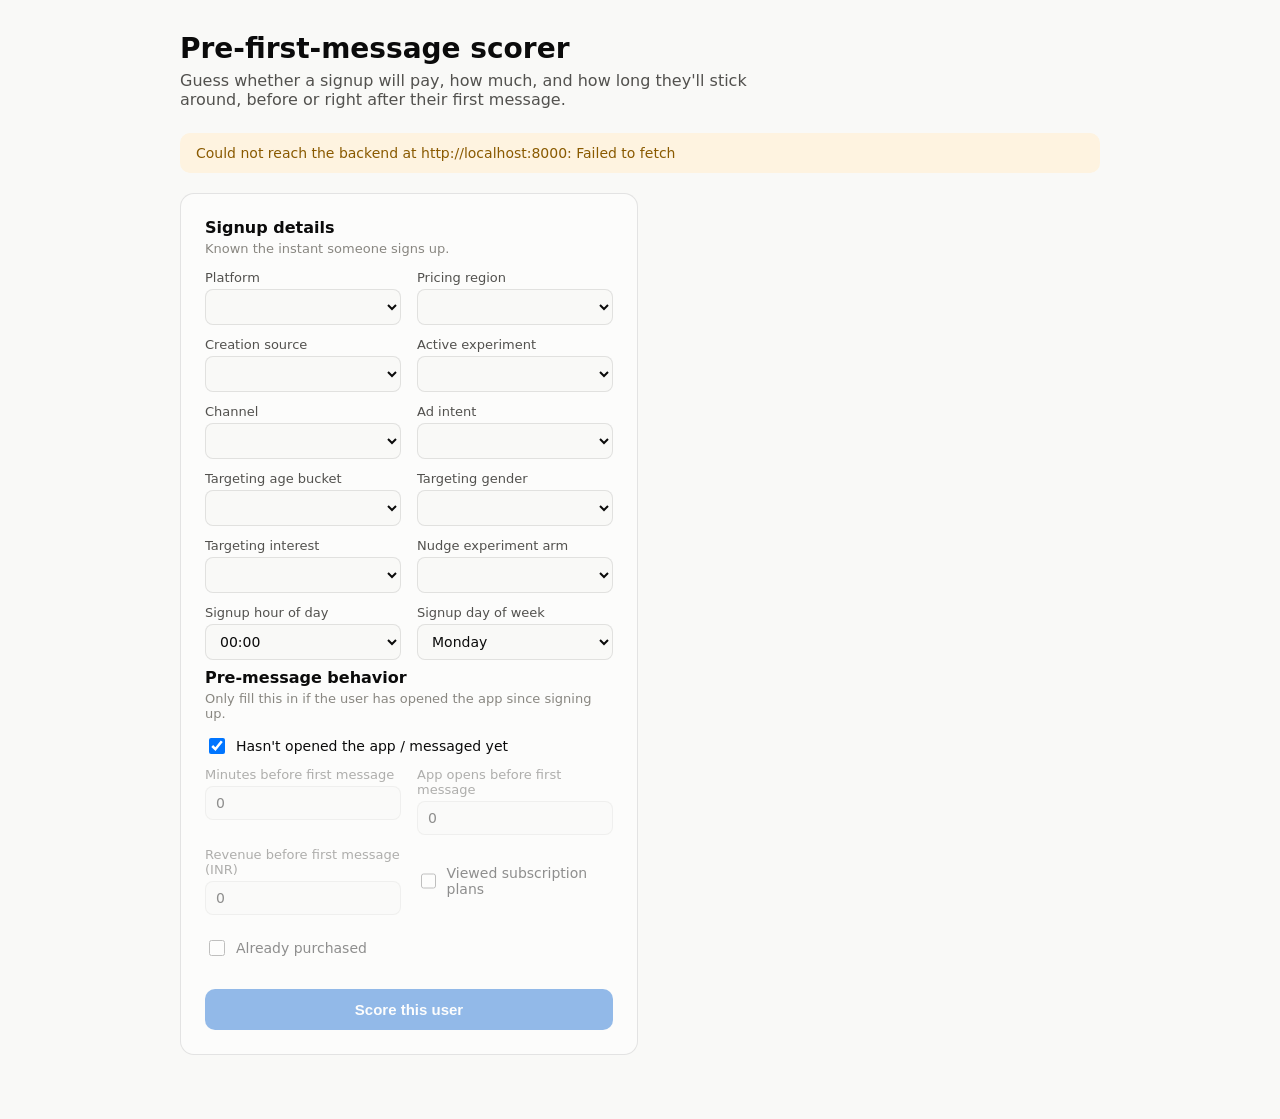
==== frontend/index.html @ 7fe1dc68 "Add backend and frontend for the pre-first-message scorer FastAPI service wraps IraPreFirstMessageSc" ====
<!DOCTYPE html>
<html lang="en">
<head>
<meta charset="UTF-8">
<meta name="viewport" content="width=device-width, initial-scale=1.0">
<title>Rumik Pre-First-Message Scorer</title>
<link rel="stylesheet" href="style.css">
</head>
<body>
<div class="page">

  <header class="page-header">
    <h1>Pre-first-message scorer</h1>
    <p class="subtitle">Guess whether a signup will pay, how much, and how long they'll stick around, before or right after their first message.</p>
  </header>

  <div id="model-banner" class="banner banner-warning" hidden></div>

  <div class="layout">
    <form id="score-form" class="card">
      <h2>Signup details</h2>
      <p class="hint">Known the instant someone signs up.</p>

      <div class="grid">
        <label>Platform
          <select name="platform" required></select>
        </label>
        <label>Pricing region
          <select name="pricing_region_at_signup" required></select>
        </label>
        <label>Creation source
          <select name="creation_source" required></select>
        </label>
        <label>Active experiment
          <select name="active_experiment" required></select>
        </label>
        <label>Channel
          <select name="channel" required></select>
        </label>
        <label>Ad intent
          <select name="ad_intent" required></select>
        </label>
        <label>Targeting age bucket
          <select name="targeting_age_bucket" required></select>
        </label>
        <label>Targeting gender
          <select name="targeting_gender" required></select>
        </label>
        <label>Targeting interest
          <select name="targeting_interest" required></select>
        </label>
        <label>Nudge experiment arm
          <select name="nudge_experiment_arm" required></select>
        </label>
        <label>Signup hour of day
          <select name="signup_hour_of_day" required></select>
        </label>
        <label>Signup day of week
          <select name="signup_day_of_week" required>
            <option value="0">Monday</option>
            <option value="1">Tuesday</option>
            <option value="2">Wednesday</option>
            <option value="3">Thursday</option>
            <option value="4">Friday</option>
            <option value="5">Saturday</option>
            <option value="6">Sunday</option>
          </select>
        </label>
      </div>

      <h2>Pre-message behavior</h2>
      <p class="hint">Only fill this in if the user has opened the app since signing up.</p>

      <label class="checkbox-row">
        <input type="checkbox" name="never_activated" checked>
        Hasn't opened the app / messaged yet
      </label>

      <div class="grid" id="behavior-fields" disabled>
        <label>Minutes before first message
          <input type="number" name="browse_to_chat_latency_minutes" min="0" value="0">
        </label>
        <label>App opens before first message
          <input type="number" name="n_app_opens_pre_message" min="0" step="1" value="0">
        </label>
        <label>Revenue before first message (INR)
          <input type="number" name="pre_message_revenue" min="0" value="0">
        </label>
        <label class="checkbox-row">
          <input type="checkbox" name="saw_plans_pre_message">
          Viewed subscription plans
        </label>
        <label class="checkbox-row">
          <input type="checkbox" name="purchased_pre_message">
          Already purchased
        </label>
      </div>

      <button type="submit" id="submit-btn">Score this user</button>
      <p id="form-error" class="error" hidden></p>
    </form>

    <div class="card results" id="results" hidden>
      <h2>Prediction</h2>

      <div class="meter-block">
        <div class="meter-label">
          <span>Probability they pay</span>
          <span id="payer-probability-value" class="meter-value">-</span>
        </div>
        <div class="meter-track">
          <div class="meter-fill" id="payer-probability-fill"></div>
        </div>
      </div>

      <div class="stat-row">
        <div class="stat-tile">
          <div class="stat-label">Predicted spend in 30 days</div>
          <div class="stat-value" id="ltv-value">-</div>
        </div>
        <div class="stat-tile">
          <div class="stat-label">Signal weight used</div>
          <div class="stat-value" id="signal-weight-value">-</div>
        </div>
      </div>

      <h3>Retention probability</h3>
      <div class="bars" id="retention-bars"></div>
      <div class="bar-labels" id="retention-day-labels"></div>
    </div>
  </div>

</div>
<script src="script.js"></script>
</body>
</html>
---- frontend/style.css ----
:root {
  --surface-1: #fcfcfb;
  --page: #f9f9f7;
  --text-primary: #0b0b0b;
  --text-secondary: #52514e;
  --text-muted: #898781;
  --gridline: #e1e0d9;
  --baseline: #c3c2b7;
  --border: rgba(11, 11, 11, 0.10);
  --series-1: #2a78d6;
  --series-1-track: #b7d3f6;
  --good: #0ca30c;
  --warning-bg: #fef3e0;
  --warning-text: #8a5a00;
}

@media (prefers-color-scheme: dark) {
  :root {
    --surface-1: #1a1a19;
    --page: #0d0d0d;
    --text-primary: #ffffff;
    --text-secondary: #c3c2b7;
    --text-muted: #898781;
    --gridline: #2c2c2a;
    --baseline: #383835;
    --border: rgba(255, 255, 255, 0.10);
    --series-1: #3987e5;
    --series-1-track: rgba(57, 135, 229, 0.22);
    --good: #0ca30c;
    --warning-bg: #3a2c0d;
    --warning-text: #f0b429;
  }
}

* { box-sizing: border-box; }

body {
  margin: 0;
  font-family: system-ui, -apple-system, "Segoe UI", sans-serif;
  background: var(--page);
  color: var(--text-primary);
}

.page {
  max-width: 960px;
  margin: 0 auto;
  padding: 32px 20px 64px;
}

.page-header h1 {
  font-size: 28px;
  margin: 0 0 6px;
}

.subtitle {
  color: var(--text-secondary);
  margin: 0 0 24px;
  max-width: 60ch;
}

.banner {
  border-radius: 10px;
  padding: 12px 16px;
  margin-bottom: 20px;
  font-size: 14px;
}

.banner-warning {
  background: var(--warning-bg);
  color: var(--warning-text);
}

.layout {
  display: grid;
  grid-template-columns: 1fr 1fr;
  gap: 20px;
  align-items: start;
}

@media (max-width: 800px) {
  .layout { grid-template-columns: 1fr; }
}

.card {
  background: var(--surface-1);
  border: 1px solid var(--border);
  border-radius: 14px;
  padding: 24px;
}

.card h2 {
  font-size: 16px;
  margin: 0 0 4px;
}

.card h3 {
  font-size: 14px;
  color: var(--text-secondary);
  margin: 20px 0 10px;
}

.hint {
  color: var(--text-muted);
  font-size: 13px;
  margin: 0 0 14px;
}

.grid {
  display: grid;
  grid-template-columns: 1fr 1fr;
  gap: 12px 16px;
  margin-bottom: 8px;
}

.grid[disabled] {
  opacity: 0.45;
  pointer-events: none;
}

label {
  display: flex;
  flex-direction: column;
  gap: 4px;
  font-size: 13px;
  color: var(--text-secondary);
}

.checkbox-row {
  flex-direction: row;
  align-items: center;
  gap: 8px;
  font-size: 14px;
  color: var(--text-primary);
  margin: 10px 0;
}

select, input[type="number"] {
  font: inherit;
  font-size: 14px;
  padding: 8px 10px;
  border-radius: 8px;
  border: 1px solid var(--border);
  background: var(--page);
  color: var(--text-primary);
}

input[type="checkbox"] {
  width: 16px;
  height: 16px;
}

#submit-btn {
  margin-top: 12px;
  width: 100%;
  padding: 12px;
  border: none;
  border-radius: 10px;
  background: var(--series-1);
  color: white;
  font-size: 15px;
  font-weight: 600;
  cursor: pointer;
}

#submit-btn:disabled {
  opacity: 0.5;
  cursor: not-allowed;
}

.error {
  color: #d03b3b;
  font-size: 13px;
  margin-top: 10px;
}

/* Results */

.meter-block {
  margin: 18px 0 22px;
}

.meter-label {
  display: flex;
  justify-content: space-between;
  align-items: baseline;
  margin-bottom: 8px;
  font-size: 14px;
  color: var(--text-secondary);
}

.meter-value {
  font-size: 22px;
  font-weight: 600;
  color: var(--text-primary);
}

.meter-track {
  height: 14px;
  border-radius: 7px;
  background: var(--series-1-track);
  overflow: hidden;
}

.meter-fill {
  height: 100%;
  width: 0%;
  background: var(--series-1);
  border-radius: 7px;
  transition: width 0.4s ease;
}

.stat-row {
  display: grid;
  grid-template-columns: 1fr 1fr;
  gap: 12px;
  margin-bottom: 8px;
}

.stat-tile {
  border: 1px solid var(--border);
  border-radius: 10px;
  padding: 12px 14px;
}

.stat-label {
  font-size: 12px;
  color: var(--text-muted);
  margin-bottom: 4px;
}

.stat-value {
  font-size: 20px;
  font-weight: 600;
}

.bars {
  display: flex;
  align-items: flex-end;
  gap: 20px;
  height: 160px;
  padding-top: 24px;
  border-bottom: 1px solid var(--baseline);
}

.bar-col {
  display: flex;
  flex-direction: column;
  align-items: center;
  justify-content: flex-end;
  flex: 1;
  height: 100%;
  position: relative;
}

.bar-value {
  font-size: 12px;
  color: var(--text-secondary);
  margin-bottom: 6px;
  white-space: nowrap;
}

.bar-shape {
  width: 22px;
  max-width: 24px;
  background: var(--series-1);
  border-radius: 4px 4px 0 0;
}

.bar-labels {
  display: flex;
  gap: 20px;
  margin-top: 8px;
}

.bar-day-label {
  font-size: 12px;
  color: var(--text-muted);
}
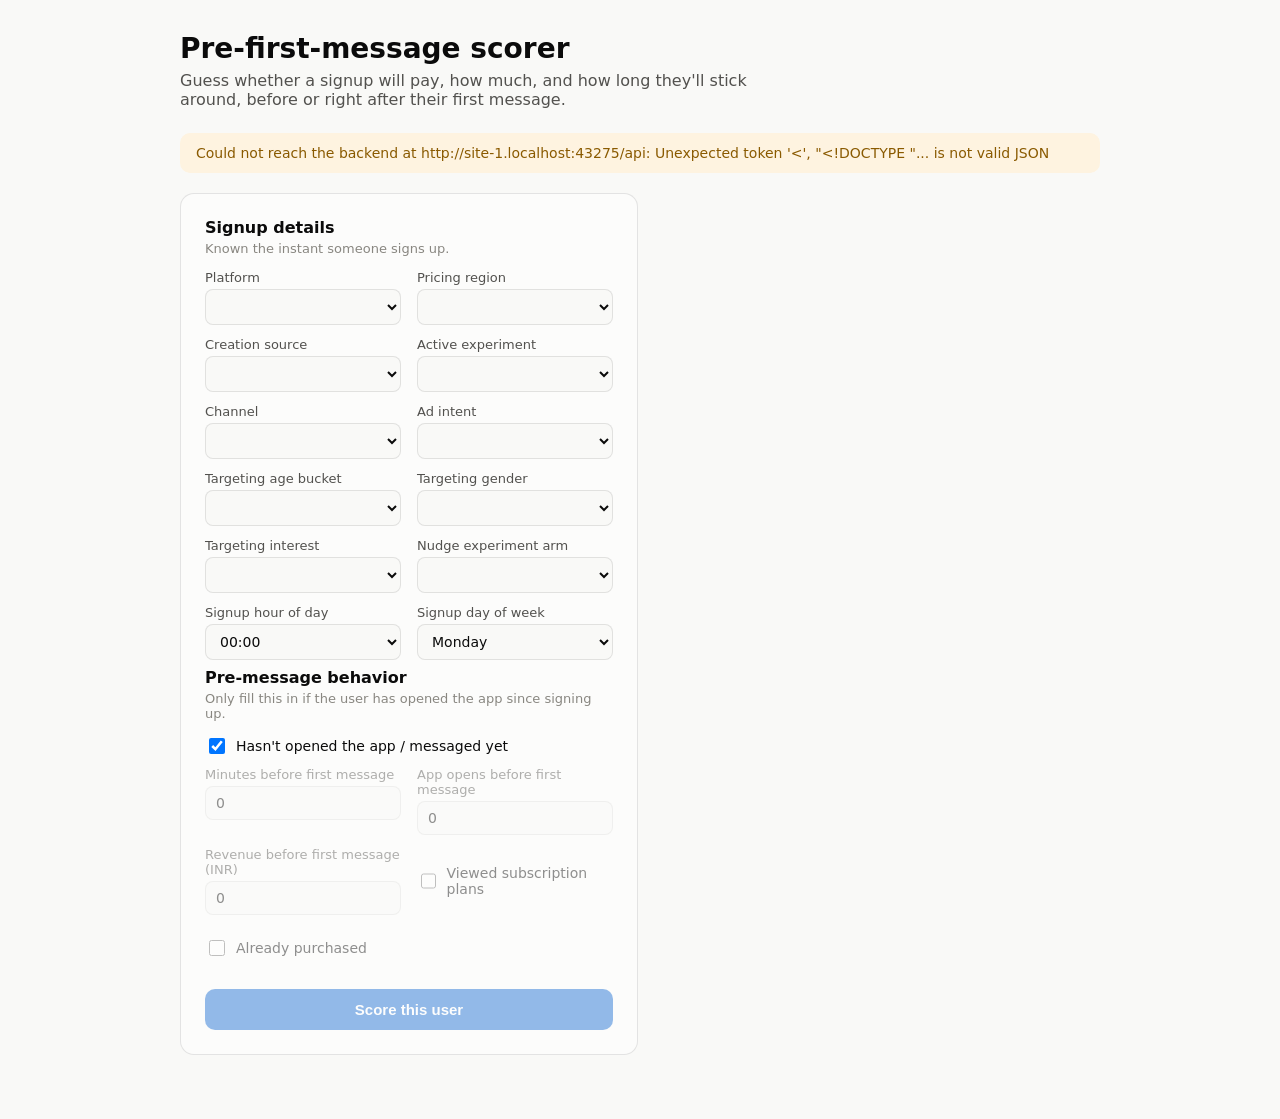
==== commit c74ea767: "Wire the app for this environment's port/proxy convention, add a standalone training script Backend " ====
--- a/frontend/index.html
+++ b/frontend/index.html
@@ -131,6 +131,7 @@
   </div>
 
 </div>
+<script src="env-config.js"></script>
 <script src="script.js"></script>
 </body>
 </html>
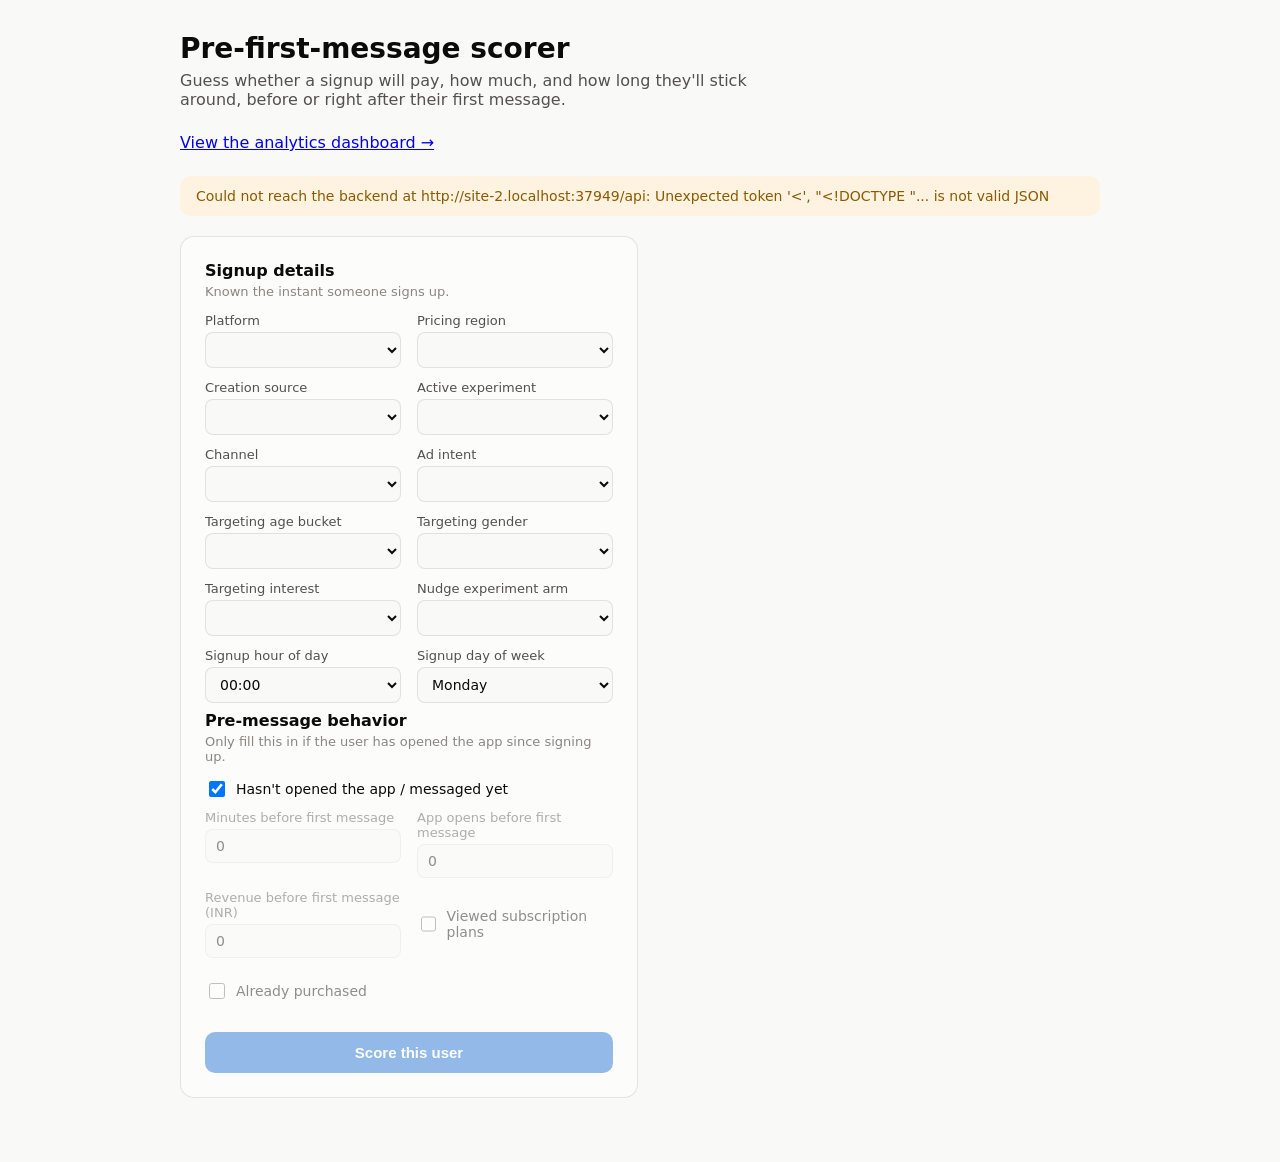
==== commit 05aac653: "Add analytics dashboard with a live scorer widget frontend/dashboard.html is the uploaded IRA analyt" ====
--- a/frontend/index.html
+++ b/frontend/index.html
@@ -12,6 +12,7 @@
   <header class="page-header">
     <h1>Pre-first-message scorer</h1>
     <p class="subtitle">Guess whether a signup will pay, how much, and how long they'll stick around, before or right after their first message.</p>
+    <p class="subtitle"><a href="dashboard.html">View the analytics dashboard &rarr;</a></p>
   </header>
 
   <div id="model-banner" class="banner banner-warning" hidden></div>
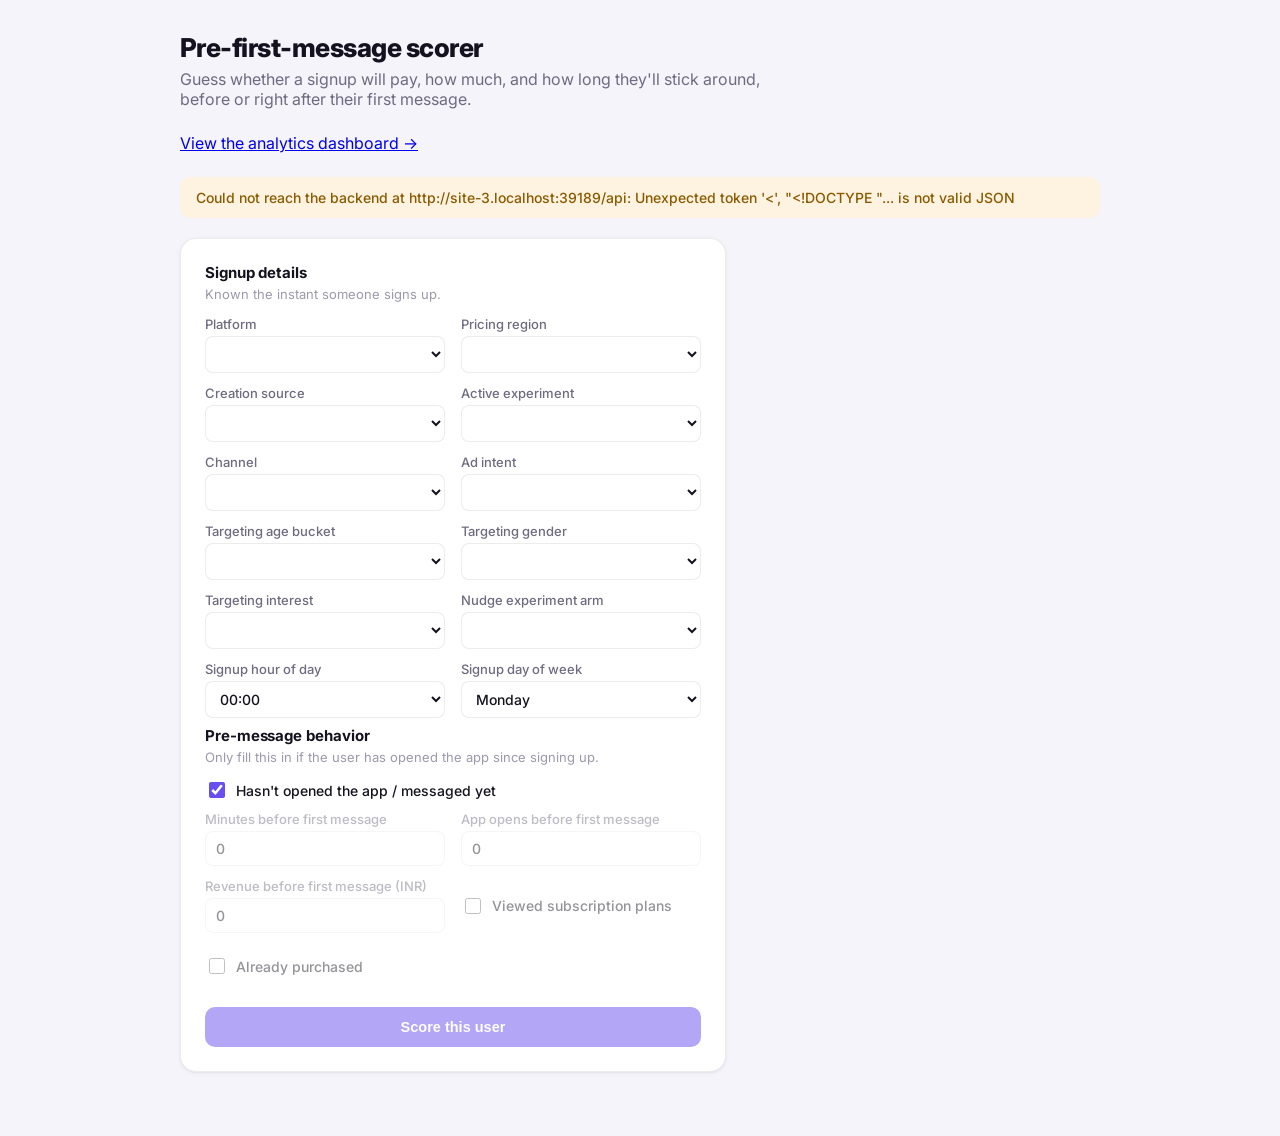
==== commit df839884: "Restyle frontend with a Mixpanel-inspired aesthetic Inter typeface, a violet brand accent, soft card" ====
--- a/frontend/index.html
+++ b/frontend/index.html
@@ -4,6 +4,9 @@
 <meta charset="UTF-8">
 <meta name="viewport" content="width=device-width, initial-scale=1.0">
 <title>Rumik Pre-First-Message Scorer</title>
+<link rel="preconnect" href="https://fonts.googleapis.com">
+<link rel="preconnect" href="https://fonts.gstatic.com" crossorigin>
+<link href="https://fonts.googleapis.com/css2?family=Inter:wght@400;500;600;700;800&display=swap" rel="stylesheet">
 <link rel="stylesheet" href="style.css">
 </head>
 <body>
--- a/frontend/style.css
+++ b/frontend/style.css
@@ -1,34 +1,44 @@
 :root {
-  --surface-1: #fcfcfb;
-  --page: #f9f9f7;
-  --text-primary: #0b0b0b;
-  --text-secondary: #52514e;
-  --text-muted: #898781;
-  --gridline: #e1e0d9;
-  --baseline: #c3c2b7;
-  --border: rgba(11, 11, 11, 0.10);
-  --series-1: #2a78d6;
-  --series-1-track: #b7d3f6;
+  --surface-1: #ffffff;
+  --page: #f5f4fa;
+  --text-primary: #15121f;
+  --text-secondary: #6e6b80;
+  --text-muted: #9c99ac;
+  --gridline: #eae7f3;
+  --baseline: #d8d4e8;
+  --border: rgba(21, 18, 31, 0.08);
+  --series-1: #6a4ff0;
+  --series-1-hover: #5a3fe0;
+  --series-1-ink: #4a3aa7;
+  --series-1-track: #e7dffc;
   --good: #0ca30c;
   --warning-bg: #fef3e0;
   --warning-text: #8a5a00;
+  --shadow-sm: 0 1px 2px rgba(21, 18, 31, 0.05), 0 1px 6px rgba(21, 18, 31, 0.04);
+  --shadow-md: 0 2px 6px rgba(21, 18, 31, 0.06), 0 8px 24px rgba(21, 18, 31, 0.08);
+  --radius: 16px;
+  --radius-sm: 10px;
 }
 
 @media (prefers-color-scheme: dark) {
   :root {
-    --surface-1: #1a1a19;
-    --page: #0d0d0d;
+    --surface-1: #1b1726;
+    --page: #100d1a;
     --text-primary: #ffffff;
-    --text-secondary: #c3c2b7;
-    --text-muted: #898781;
-    --gridline: #2c2c2a;
-    --baseline: #383835;
+    --text-secondary: #c3c0d6;
+    --text-muted: #8b87a0;
+    --gridline: #2e2a40;
+    --baseline: #3a3550;
     --border: rgba(255, 255, 255, 0.10);
-    --series-1: #3987e5;
-    --series-1-track: rgba(57, 135, 229, 0.22);
-    --good: #0ca30c;
+    --series-1: #8f76ff;
+    --series-1-hover: #a390ff;
+    --series-1-ink: #c3b6ff;
+    --series-1-track: rgba(143, 118, 255, 0.22);
+    --good: #23c623;
     --warning-bg: #3a2c0d;
     --warning-text: #f0b429;
+    --shadow-sm: 0 1px 2px rgba(0, 0, 0, 0.3), 0 1px 6px rgba(0, 0, 0, 0.25);
+    --shadow-md: 0 2px 6px rgba(0, 0, 0, 0.35), 0 8px 24px rgba(0, 0, 0, 0.35);
   }
 }
 
@@ -36,9 +46,10 @@
 
 body {
   margin: 0;
-  font-family: system-ui, -apple-system, "Segoe UI", sans-serif;
+  font-family: 'Inter', system-ui, -apple-system, "Segoe UI", sans-serif;
   background: var(--page);
   color: var(--text-primary);
+  -webkit-font-smoothing: antialiased;
 }
 
 .page {
@@ -48,7 +59,9 @@
 }
 
 .page-header h1 {
-  font-size: 28px;
+  font-size: 26px;
+  font-weight: 800;
+  letter-spacing: -0.02em;
   margin: 0 0 6px;
 }
 
@@ -59,10 +72,11 @@
 }
 
 .banner {
-  border-radius: 10px;
+  border-radius: var(--radius-sm);
   padding: 12px 16px;
   margin-bottom: 20px;
   font-size: 14px;
+  font-weight: 500;
 }
 
 .banner-warning {
@@ -84,12 +98,15 @@
 .card {
   background: var(--surface-1);
   border: 1px solid var(--border);
-  border-radius: 14px;
+  border-radius: var(--radius);
   padding: 24px;
+  box-shadow: var(--shadow-sm);
 }
 
 .card h2 {
-  font-size: 16px;
+  font-size: 15px;
+  font-weight: 700;
+  letter-spacing: -0.005em;
   margin: 0 0 4px;
 }
 
@@ -122,6 +139,7 @@
   flex-direction: column;
   gap: 4px;
   font-size: 13px;
+  font-weight: 500;
   color: var(--text-secondary);
 }
 
@@ -140,13 +158,21 @@
   padding: 8px 10px;
   border-radius: 8px;
   border: 1px solid var(--border);
-  background: var(--page);
+  background: var(--surface-1);
   color: var(--text-primary);
+  transition: border-color 0.15s ease, box-shadow 0.15s ease;
+}
+
+select:focus, input[type="number"]:focus {
+  outline: none;
+  border-color: var(--series-1);
+  box-shadow: 0 0 0 3px var(--series-1-track);
 }
 
 input[type="checkbox"] {
   width: 16px;
   height: 16px;
+  accent-color: var(--series-1);
 }
 
 #submit-btn {
@@ -154,12 +180,21 @@
   width: 100%;
   padding: 12px;
   border: none;
-  border-radius: 10px;
+  border-radius: var(--radius-sm);
   background: var(--series-1);
   color: white;
-  font-size: 15px;
-  font-weight: 600;
+  font-size: 14.5px;
+  font-weight: 700;
   cursor: pointer;
+  transition: background 0.15s ease, transform 0.1s ease;
+}
+
+#submit-btn:hover:not(:disabled) {
+  background: var(--series-1-hover);
+}
+
+#submit-btn:active:not(:disabled) {
+  transform: scale(0.99);
 }
 
 #submit-btn:disabled {
@@ -171,6 +206,7 @@
   color: #d03b3b;
   font-size: 13px;
   margin-top: 10px;
+  font-weight: 500;
 }
 
 /* Results */
@@ -190,12 +226,13 @@
 
 .meter-value {
   font-size: 22px;
-  font-weight: 600;
+  font-weight: 800;
   color: var(--text-primary);
+  font-variant-numeric: tabular-nums;
 }
 
 .meter-track {
-  height: 14px;
+  height: 12px;
   border-radius: 7px;
   background: var(--series-1-track);
   overflow: hidden;
@@ -204,9 +241,9 @@
 .meter-fill {
   height: 100%;
   width: 0%;
-  background: var(--series-1);
+  background: linear-gradient(90deg, var(--series-1-ink), var(--series-1));
   border-radius: 7px;
-  transition: width 0.4s ease;
+  transition: width 0.4s cubic-bezier(.4,0,.2,1);
 }
 
 .stat-row {
@@ -218,19 +255,24 @@
 
 .stat-tile {
   border: 1px solid var(--border);
-  border-radius: 10px;
+  border-radius: var(--radius-sm);
   padding: 12px 14px;
+  background: var(--page);
 }
 
 .stat-label {
-  font-size: 12px;
-  color: var(--text-muted);
+  font-size: 11.5px;
+  font-weight: 600;
+  color: var(--text-secondary);
+  text-transform: uppercase;
+  letter-spacing: 0.02em;
   margin-bottom: 4px;
 }
 
 .stat-value {
   font-size: 20px;
-  font-weight: 600;
+  font-weight: 800;
+  font-variant-numeric: tabular-nums;
 }
 
 .bars {
